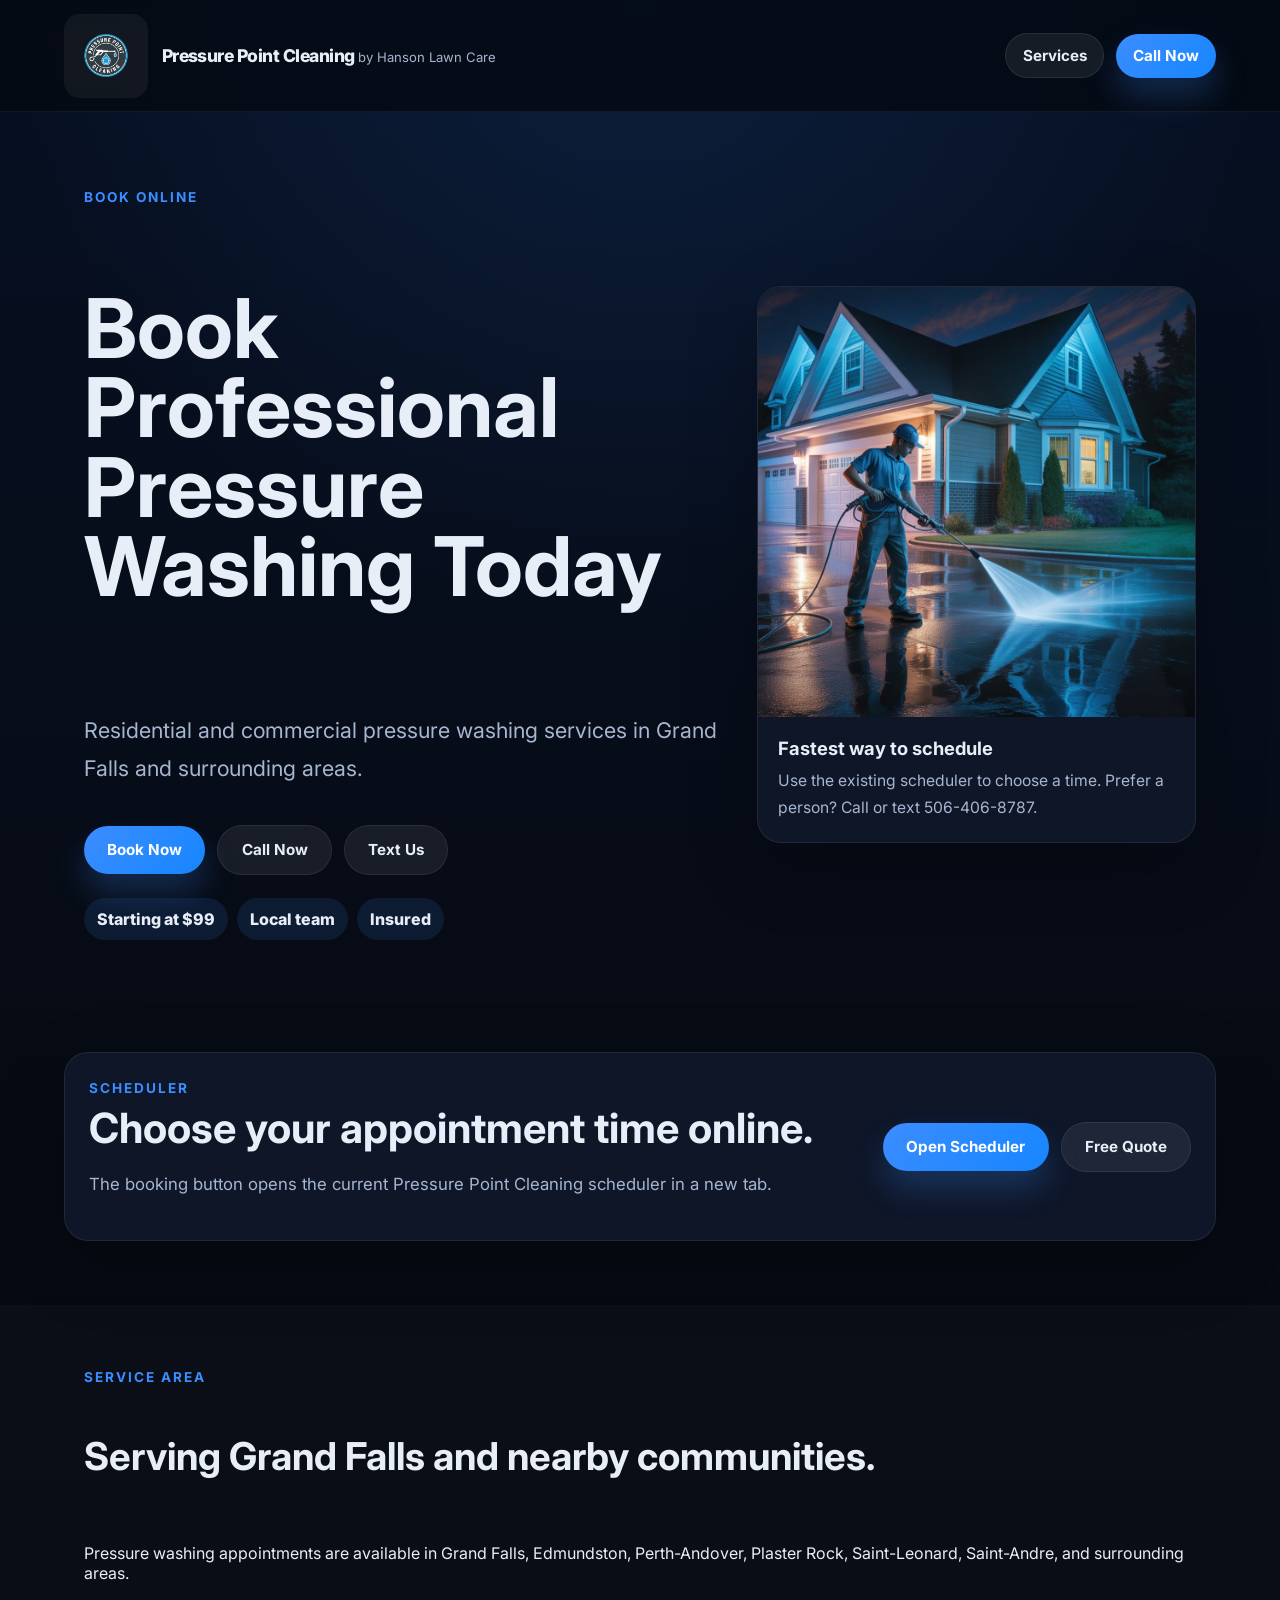
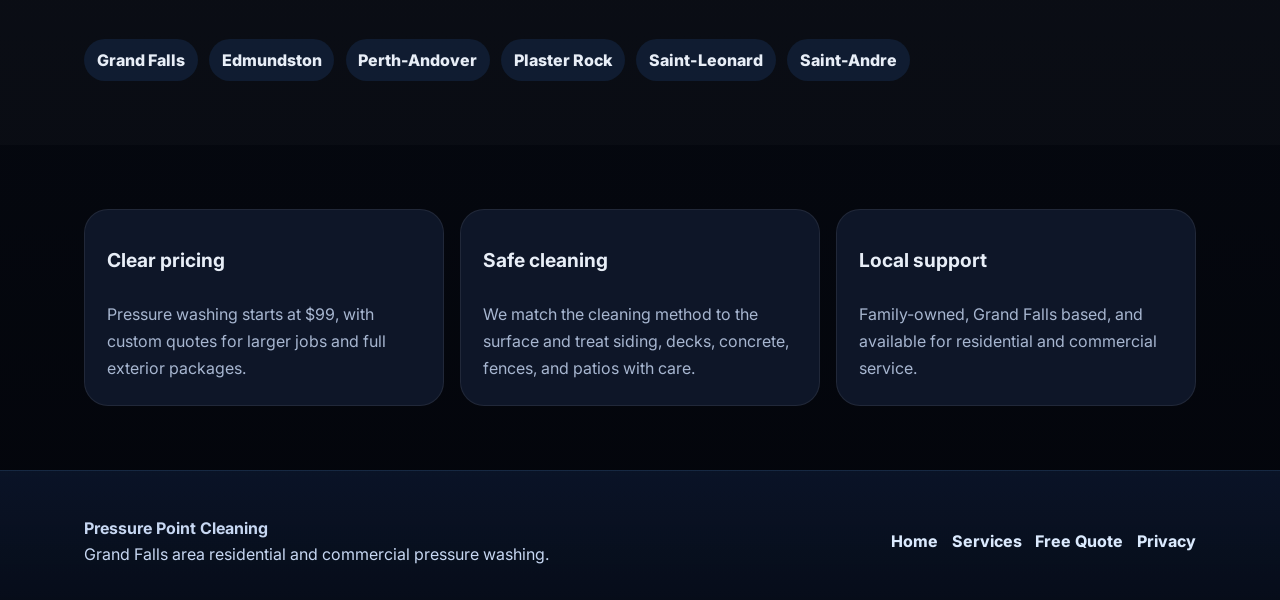
==== qr/book-now/index.html @ c4dca952 "version 2.4.6 - Added /qr/book-now as a mobile-first booking landing page for printed QR code traffi" ====
<!DOCTYPE html>
<html lang="en">
<head>
  <meta charset="UTF-8" />
  <meta name="viewport" content="width=device-width, initial-scale=1.0" />
  <meta name="theme-color" content="#061223" />
  <meta name="description" content="Book professional pressure washing in Grand Falls and surrounding areas with Pressure Point Cleaning." />
  <meta name="robots" content="index, follow" />
  <meta property="og:title" content="Book Professional Pressure Washing Today | Pressure Point Cleaning" />
  <meta property="og:description" content="Residential and commercial pressure washing services in Grand Falls and surrounding areas. Book online, call, or text." />
  <meta property="og:type" content="website" />
  <meta property="og:url" content="https://pressurepointcleaning.ca/qr/book-now" />
  <meta property="og:image" content="https://pressurepointcleaning.ca/images/ppc_hero_banner.jpeg" />
  <meta property="og:image:alt" content="Pressure Point Cleaning pressure washing a home exterior" />
  <meta name="twitter:card" content="summary_large_image" />
  <meta name="twitter:title" content="Book Professional Pressure Washing Today | Pressure Point Cleaning" />
  <meta name="twitter:description" content="Fast online booking for pressure washing in Grand Falls and nearby communities." />
  <meta name="twitter:image" content="https://pressurepointcleaning.ca/images/ppc_hero_banner.jpeg" />
  <link rel="canonical" href="https://pressurepointcleaning.ca/qr/book-now" />
  <link rel="icon" href="../../images/favicon.webp" type="image/webp" />
  <link rel="apple-touch-icon" href="../../images/ppc_monogram_logo.png" />
  <title>Book Professional Pressure Washing Today | Pressure Point Cleaning</title>
  <link rel="preconnect" href="https://fonts.googleapis.com" />
  <link rel="preconnect" href="https://fonts.gstatic.com" crossorigin />
  <link href="https://fonts.googleapis.com/css2?family=Inter:wght@400;500;600;700;800&family=Plus+Jakarta+Sans:wght@400;500;600;700;800&display=swap" rel="stylesheet" />
  <link rel="stylesheet" href="../../styles.css?v=1.7" />
  <script>
    window.PPC_TRACKING = {
      ga4MeasurementId: "",
      metaPixelId: ""
    };
  </script>
</head>
<body>
  <div class="page-shell qr-page">
    <header class="site-header qr-header" id="site-header">
      <div class="container qr-header-grid">
        <a class="brand" href="/">
          <img src="../../images/ppc_logo.png" alt="Pressure Point Cleaning logo" class="brand-logo brand-logo-header" />
          <div>
            <span class="brand-name">Pressure Point Cleaning</span>
            <span class="brand-sub">by Hanson Lawn Care</span>
          </div>
        </a>
        <div class="qr-header-actions" aria-label="Quick actions">
          <a class="btn btn-secondary" href="/qr/services">Services</a>
          <a class="btn btn-primary" href="tel:+15064068787">Call Now</a>
        </div>
      </div>
    </header>

    <main>
      <section class="qr-hero" id="top">
        <div class="container qr-hero-grid">
          <div class="qr-hero-copy">
            <span class="eyebrow">Book Online</span>
            <h1>Book Professional Pressure Washing Today</h1>
            <p>Residential and commercial pressure washing services in Grand Falls and surrounding areas.</p>
            <div class="qr-actions" aria-label="Book or contact Pressure Point Cleaning">
              <a class="btn btn-primary" href="https://schedule.pressurepointcleaning.ca/" target="_blank" rel="noreferrer">Book Now</a>
              <a class="btn btn-secondary" href="tel:+15064068787">Call Now</a>
              <a class="btn btn-secondary" href="sms:+15064068787">Text Us</a>
            </div>
            <div class="qr-trust-strip" aria-label="Why customers book Pressure Point Cleaning">
              <span>Starting at $99</span>
              <span>Local team</span>
              <span>Insured</span>
            </div>
          </div>
          <aside class="qr-hero-card" aria-label="Pressure washing service photo">
            <img src="../../images/ppc_hero_banner.jpeg" alt="Pressure washing home exterior" width="1200" height="900" fetchpriority="high" decoding="async" />
            <div>
              <strong>Fastest way to schedule</strong>
              <p>Use the existing scheduler to choose a time. Prefer a person? Call or text 506-406-8787.</p>
            </div>
          </aside>
        </div>
      </section>

      <section class="section qr-book-section">
        <div class="container qr-cta-panel">
          <div>
            <span class="eyebrow">Scheduler</span>
            <h2>Choose your appointment time online.</h2>
            <p>The booking button opens the current Pressure Point Cleaning scheduler in a new tab.</p>
          </div>
          <div class="qr-actions">
            <a class="btn btn-primary" href="https://schedule.pressurepointcleaning.ca/" target="_blank" rel="noreferrer">Open Scheduler</a>
            <a class="btn btn-secondary" href="/qr/free-quote">Free Quote</a>
          </div>
        </div>
      </section>

      <section class="section section-alt">
        <div class="container section-heading">
          <span class="eyebrow">Service Area</span>
          <h2>Serving Grand Falls and nearby communities.</h2>
          <p>Pressure washing appointments are available in Grand Falls, Edmundston, Perth-Andover, Plaster Rock, Saint-Leonard, Saint-Andre, and surrounding areas.</p>
        </div>
        <div class="container qr-area-grid" aria-label="Service areas">
          <span>Grand Falls</span>
          <span>Edmundston</span>
          <span>Perth-Andover</span>
          <span>Plaster Rock</span>
          <span>Saint-Leonard</span>
          <span>Saint-Andre</span>
        </div>
      </section>

      <section class="section">
        <div class="container qr-card-grid">
          <article class="qr-info-card">
            <h2>Clear pricing</h2>
            <p>Pressure washing starts at $99, with custom quotes for larger jobs and full exterior packages.</p>
          </article>
          <article class="qr-info-card">
            <h2>Safe cleaning</h2>
            <p>We match the cleaning method to the surface and treat siding, decks, concrete, fences, and patios with care.</p>
          </article>
          <article class="qr-info-card">
            <h2>Local support</h2>
            <p>Family-owned, Grand Falls based, and available for residential and commercial service.</p>
          </article>
        </div>
      </section>
    </main>

    <footer class="site-footer qr-footer">
      <div class="container qr-footer-inner">
        <p><strong>Pressure Point Cleaning</strong><br />Grand Falls area residential and commercial pressure washing.</p>
        <div class="qr-footer-links">
          <a href="/">Home</a>
          <a href="/qr/services">Services</a>
          <a href="/qr/free-quote">Free Quote</a>
          <a href="/privacy">Privacy</a>
        </div>
      </div>
    </footer>

    <div class="qr-sticky-cta" aria-label="Quick contact options">
      <a class="btn btn-primary" href="https://schedule.pressurepointcleaning.ca/" target="_blank" rel="noreferrer">Book</a>
      <a class="btn btn-secondary" href="tel:+15064068787">Call</a>
    </div>
  </div>
  <script src="../../tracking.js?v=1.0"></script>
  <script src="../../script.js?v=1.5"></script>
</body>
</html>
---- styles.css ----
:root {
  --bg: #060b17;
  --surface: #0e1628;
  --surface-alt: #13203b;
  --surface-soft: rgba(18, 29, 49, 0.84);
  --text: #e8eef7;
  --text-muted: #a7b6d0;
  --accent: #3c8dff;
  --accent-soft: rgba(60, 141, 255, 0.12);
  --border: rgba(255, 255, 255, 0.08);
  --shadow: 0 24px 70px rgba(0, 0, 0, 0.24);
  --radius: 24px;
  --radius-sm: 16px;
  --radius-xs: 12px;
  --max-width: 1180px;
  --gap: 24px;
  --transition: 180ms ease;
  font-family: "Inter", system-ui, -apple-system, BlinkMacSystemFont, "Segoe UI", sans-serif;
}

[data-theme="light"] {
  --bg: #f0f4fb;
  --surface: #ffffff;
  --surface-alt: #e8f2ff;
  --surface-soft: rgba(233, 242, 255, 0.84);
  --text: #1a2845;
  --text-muted: #4a5f7f;
  --accent: #2563eb;
  --accent-soft: rgba(37, 99, 235, 0.12);
  --border: rgba(37, 99, 235, 0.12);
  --shadow: 0 24px 70px rgba(37, 99, 235, 0.08);
}

* {
  box-sizing: border-box;
}

html {
  scroll-behavior: smooth;
}

body {
  margin: 0;
  min-height: 100vh;
  color: var(--text);
  background: radial-gradient(circle at top, rgba(60, 141, 255, 0.12), transparent 28%),
    linear-gradient(180deg, #061023 0%, #070b14 48%, #03050b 100%);
  font-family: var(--font-family, Inter, sans-serif);
  transition: background-color var(--transition), background-image var(--transition);
}

body.modal-open {
  overflow: hidden;
}

[data-theme="light"] body {
  background: radial-gradient(circle at top, rgba(37, 99, 235, 0.1), transparent 28%),
    linear-gradient(180deg, #f0f4fb 0%, #e8f2ff 48%, #f5f8ff 100%);
}

img {
  width: 100%;
  display: block;
  border-radius: var(--radius-sm);
}

a {
  color: inherit;
  text-decoration: none;
}

button,
input,
select,
textarea {
  font: inherit;
}

.page-shell {
  position: relative;
}

.container {
  width: min(100%, calc(1120px + 2rem));
  margin: 0 auto;
  padding: 0 1.25rem;
}

.site-header {
  position: sticky;
  top: 0;
  z-index: 50;
  backdrop-filter: blur(18px);
  background: rgba(5, 10, 19, 0.84);
  border-bottom: 1px solid rgba(255, 255, 255, 0.06);
  transition: background-color var(--transition), border-color var(--transition);
}

[data-theme="light"] .site-header {
  background: rgba(240, 244, 251, 0.84);
  border-bottom-color: rgba(37, 99, 235, 0.12);
}

.header-grid {
  display: grid;
  grid-template-columns: minmax(0, auto) 1fr auto auto auto;
  align-items: center;
  gap: 1rem;
  padding: 1rem 0;
}

.brand {
  display: inline-flex;
  align-items: center;
  gap: 0.85rem;
}

.brand-logo {
  width: 64px;
  height: auto;
  border-radius: 16px;
  object-fit: contain;
  background: rgba(255, 255, 255, 0.05);
  padding: 0.45rem;
}

.brand-logo-header {
  width: 84px;
}

.brand-logo-footer {
  width: 52px;
}

.hero-brand-badge {
  display: inline-flex;
  align-items: center;
  gap: 0.9rem;
  margin: 1.25rem 0 1.5rem;
  padding: 0.75rem 0.95rem;
  background: rgba(255, 255, 255, 0.05);
  border-radius: 18px;
  border: 1px solid rgba(255, 255, 255, 0.08);
}

.hero-badge-logo {
  width: 42px;
  height: auto;
  border-radius: 14px;
  background: rgba(255, 255, 255, 0.08);
  padding: 0.55rem;
}

.hero-brand-badge span {
  color: var(--text);
  font-size: 0.95rem;
  font-weight: 600;
}

.hero-brand-badge a {
  color: var(--text);
  font-size: 0.95rem;
  font-weight: 600;
  transition: color var(--transition);
}

.hero-brand-badge a:hover,
.hero-brand-badge a:focus-visible {
  color: var(--accent);
}

.footer-branding {
  display: inline-flex;
  align-items: center;
  gap: 0.9rem;
}

.footer-branding p {
  margin: 0;
}

.brand-name {
  font-size: 1.1rem;
  font-weight: 800;
  letter-spacing: -0.03em;
}

.brand-sub {
  font-size: 0.82rem;
  color: var(--text-muted);
  transition: color var(--transition);
}

.site-nav {
  display: flex;
  justify-content: center;
  gap: 0.45rem;
  font-size: 0.95rem;
}

.site-nav a {
  display: inline-flex;
  align-items: center;
  justify-content: center;
  min-height: 46px;
  padding: 0.72rem 1rem;
  border: 1px solid rgba(96, 165, 250, 0.34);
  border-radius: 999px;
  color: #f8fbff;
  background: linear-gradient(180deg, rgba(37, 99, 235, 0.34), rgba(14, 41, 88, 0.78));
  box-shadow: 0 12px 24px rgba(0, 0, 0, 0.22), inset 0 1px 0 rgba(255, 255, 255, 0.12);
  font-weight: 800;
  white-space: nowrap;
  transition: transform var(--transition), color var(--transition), background-color var(--transition), border-color var(--transition), box-shadow var(--transition);
}

.site-nav a:hover,
.site-nav a:focus-visible {
  color: #fff;
  background: linear-gradient(180deg, #3c8dff, #155bd7);
  border-color: rgba(255, 255, 255, 0.42);
  box-shadow: 0 18px 32px rgba(37, 99, 235, 0.32), inset 0 1px 0 rgba(255, 255, 255, 0.18);
  transform: translateY(-2px);
  outline: none;
}

[data-theme="light"] .site-nav a {
  color: #0f2f63;
  background: linear-gradient(180deg, #ffffff, #dcecff);
  border-color: rgba(37, 99, 235, 0.34);
  box-shadow: 0 12px 24px rgba(37, 99, 235, 0.16), inset 0 1px 0 #ffffff;
}

[data-theme="light"] .site-nav a:hover,
[data-theme="light"] .site-nav a:focus-visible {
  color: #ffffff;
  background: linear-gradient(180deg, #3c8dff, #1d5fd7);
  border-color: rgba(15, 47, 99, 0.18);
  box-shadow: 0 18px 34px rgba(37, 99, 235, 0.24), inset 0 1px 0 rgba(255, 255, 255, 0.2);
}

.header-action {
  white-space: nowrap;
}

.btn,
button {
  display: inline-flex;
  align-items: center;
  justify-content: center;
  gap: 0.5rem;
  border: none;
  border-radius: 999px;
  padding: 0.9rem 1.45rem;
  font-size: 0.95rem;
  font-weight: 700;
  cursor: pointer;
  transition: transform var(--transition), background-color var(--transition), color var(--transition), box-shadow var(--transition);
}

.btn-primary {
  color: #fff;
  background: linear-gradient(135deg, var(--accent), #1686ff);
  box-shadow: 0 18px 32px rgba(60, 141, 255, 0.24);
}

.btn-secondary {
  color: var(--text);
  background: rgba(255, 255, 255, 0.07);
  border: 1px solid rgba(255, 255, 255, 0.08);
}

[data-theme="light"] .btn-secondary {
  background: rgba(37, 99, 235, 0.08);
  border-color: rgba(37, 99, 235, 0.14);
}

.btn:hover,
button:hover,
.btn:focus-visible,
button:focus-visible {
  transform: translateY(-1px);
  outline: none;
}

.nav-toggle {
  display: none;
  background: rgba(255, 255, 255, 0.06);
  color: var(--text);
  padding: 0.85rem 1rem;
}

.theme-toggle {
  display: inline-flex;
  align-items: center;
  justify-content: center;
  background: transparent;
  border: 1px solid rgba(255, 255, 255, 0.1);
  color: var(--text);
  padding: 0.85rem 0.9rem;
  border-radius: 999px;
  font-size: 1.1rem;
  cursor: pointer;
  transition: background-color var(--transition), border-color var(--transition);
}

.theme-toggle:hover,
.theme-toggle:focus-visible {
  background: rgba(255, 255, 255, 0.08);
  border-color: rgba(255, 255, 255, 0.16);
  outline: none;
}

[data-theme="light"] .theme-toggle {
  border-color: rgba(37, 99, 235, 0.16);
}

[data-theme="light"] .theme-toggle:hover {
  background: rgba(37, 99, 235, 0.08);
}

.mobile-menu {
  display: none;
  flex-direction: column;
  gap: 0.75rem;
  padding: 1rem 1.25rem 1.25rem;
}

.mobile-menu.open {
  display: flex;
}

.mobile-close {
  align-self: flex-end;
  background: transparent;
  border: 1px solid rgba(255, 255, 255, 0.14);
  color: var(--text);
  padding: 0.65rem 1rem;
  border-radius: 999px;
  font-weight: 700;
  cursor: pointer;
}

.mobile-close:hover,
.mobile-close:focus-visible {
  background: rgba(255, 255, 255, 0.08);
}

.mobile-menu a {
  color: var(--text);
  padding: 0.75rem 0;
}

.hero {
  padding: 4rem 0 2rem;
}

.hero-grid {
  display: grid;
  grid-template-columns: minmax(0, 1.2fr) minmax(400px, 1fr);
  gap: 2.5rem;
  align-items: center;
}

.eyebrow {
  display: inline-flex;
  align-items: center;
  gap: 0.5rem;
  color: var(--accent);
  font-size: 0.85rem;
  font-weight: 700;
  text-transform: uppercase;
  letter-spacing: 0.15em;
}

.hero-price-badge {
  display: inline-flex;
  align-items: center;
  justify-content: center;
  background: linear-gradient(135deg, var(--accent), #1686ff);
  color: #fff;
  font-size: 1.5rem;
  font-weight: 900;
  padding: 0.75rem 1.25rem;
  border-radius: 999px;
  margin: 1rem 0;
  box-shadow: 0 12px 28px rgba(60, 141, 255, 0.32);
}

.hero h1 {
  font-size: clamp(2.75rem, 4vw, 4.4rem);
  line-height: 1.02;
  margin: 1rem 0 1rem;
}

.hero p {
  max-width: 42rem;
  color: var(--text-muted);
  line-height: 1.75;
}

.hero-actions {
  display: flex;
  flex-wrap: wrap;
  gap: 1rem;
  margin: 1.75rem 0;
}

.hero-badges {
  display: flex;
  flex-wrap: wrap;
  gap: 0.75rem;
}

.hero-badges span {
  color: var(--accent);
  font-weight: 600;
  background: rgba(60, 141, 255, 0.08);
  padding: 0.6rem 0.85rem;
  border-radius: 999px;
}

.hero-media {
  display: grid;
  gap: 1rem;
}

.hero-card {
  overflow: hidden;
  border-radius: 28px;
  background: linear-gradient(180deg, rgba(7, 12, 25, 0.9), rgba(5, 8, 16, 0.8));
  border: 1px solid rgba(255, 255, 255, 0.08);
  box-shadow: var(--shadow);
}

.hero-card img {
  height: 420px;
  object-fit: cover;
}

.hero-card-text {
  padding: 1.2rem 1.25rem 1rem;
  color: var(--text);
}

.trust-bar {
  margin: 2rem 0 0;
  padding: 1rem 0;
  background: rgba(255, 255, 255, 0.03);
  border-top: 1px solid rgba(255, 255, 255, 0.06);
  border-bottom: 1px solid rgba(255, 255, 255, 0.06);
}

.trust-grid {
  display: grid;
  grid-template-columns: repeat(4, minmax(0, 1fr));
  gap: 1rem;
  align-items: center;
  color: var(--text-muted);
}

.trust-btn {
  width: min(100%, 180px);
  min-height: 48px;
  padding: 0.8rem 1rem;
  white-space: nowrap;
  overflow: hidden;
  text-overflow: ellipsis;
}

.promise-grid,
.process-grid {
  display: grid;
  grid-template-columns: repeat(3, minmax(0, 1fr));
  gap: 1.5rem;
}

.promise-card,
.process-card {
  padding: 1.75rem;
  border-radius: var(--radius);
  background: var(--surface);
  border: 1px solid rgba(255, 255, 255, 0.08);
}

.promise-card h3,
.process-card h3 {
  margin-bottom: 0.85rem;
}

.promise-card p,
.process-card p {
  color: var(--text-muted);
  line-height: 1.8;
}

.section {
  padding: 4rem 0;
}

.section-alt {
  background: rgba(255, 255, 255, 0.02);
}

.section-heading {
  display: grid;
  gap: 1rem;
  margin-bottom: 2.5rem;
}

.section-heading h2 {
  font-size: clamp(2rem, 3vw, 3rem);
}

.cards-grid,
.reviews-grid,
.pricing-grid,
.stats-grid,
.badges-grid,
.contact-grid,
.slider-grid {
  display: grid;
  gap: 1.5rem;
}

.cards-grid {
  grid-template-columns: repeat(2, minmax(0, 1fr));
}

.card,
.review-card,
.price-card,
.feature-panel,
.slider-card {
  padding: 1.75rem;
  border-radius: var(--radius);
  background: var(--surface);
  border: 1px solid var(--border);
}

.card h3,
.price-card h3,
.review-card strong {
  margin-bottom: 0.85rem;
}

.card p,
.review-card p,
.price-card p,
.feature-panel p,
.contact-panel p {
  color: var(--text-muted);
  line-height: 1.8;
}

.feature-list {
  list-style: none;
  display: grid;
  gap: 1rem;
  margin: 1.75rem 0 0;
  padding: 0;
}

.feature-list li {
  position: relative;
  padding-left: 2.4rem;
}

.feature-list li::before {
  content: "✓";
  position: absolute;
  left: 0;
  top: 0.1rem;
  color: var(--accent);
  font-weight: 800;
}

.two-column {
  display: grid;
  grid-template-columns: 1.4fr 1fr;
  gap: 2rem;
  align-items: start;
}

.feature-panel {
  display: grid;
  gap: 1.25rem;
}

.feature-pill {
  display: inline-flex;
  padding: 0.75rem 1rem;
  border-radius: 999px;
  background: rgba(60, 141, 255, 0.12);
  color: var(--accent);
  font-weight: 700;
}

.stats-grid {
  grid-template-columns: repeat(3, minmax(0, 1fr));
  gap: 1rem;
}

.stats-grid div {
  padding: 1rem;
  border-radius: 18px;
  background: rgba(255, 255, 255, 0.04);
  border: 1px solid rgba(255, 255, 255, 0.06);
}

.stats-grid strong {
  display: block;
  font-size: 1.4rem;
  margin-bottom: 0.4rem;
}

.slider-grid {
  grid-template-columns: repeat(2, minmax(0, 1fr));
}

.slider-card p {
  margin-top: 0.95rem;
  font-weight: 600;
  color: var(--text);
}

.badges-grid {
  grid-template-columns: repeat(3, minmax(0, 1fr));
}

.badges-grid span,
.area-pill {
  padding: 1rem 1.15rem;
  border-radius: 999px;
  background: rgba(255, 255, 255, 0.05);
  color: var(--accent);
  text-align: center;
  font-weight: 700;
}

.area-pill {
  min-height: 54px;
  border: 1px solid var(--border);
  box-shadow: none;
}

.area-pill:hover,
.area-pill:focus-visible {
  background: var(--surface);
  color: var(--text);
}

.reviews-grid {
  grid-template-columns: repeat(3, minmax(0, 1fr));
}

.review-card {
  min-height: 220px;
  display: grid;
  gap: 1rem;
}

.review-card h3 {
  margin: 0;
  color: var(--text);
}

.reviews-link {
  display: flex;
  flex-wrap: wrap;
  gap: 0.85rem;
  margin-top: 1.75rem;
}

.book-now-panel {
  display: grid;
  grid-template-columns: minmax(0, 1fr) auto;
  align-items: center;
  gap: 1.5rem;
  padding: 2rem;
  border-radius: var(--radius);
  background: var(--surface);
  border: 1px solid var(--border);
  box-shadow: var(--shadow);
}

.book-now-panel p {
  color: var(--text-muted);
  line-height: 1.8;
}

.text-link {
  display: inline-flex;
  width: fit-content;
  margin-top: 1rem;
  color: var(--accent);
  font-weight: 800;
  border-bottom: 1px solid transparent;
  transition: color var(--transition), border-color var(--transition);
}

.text-link:hover,
.text-link:focus-visible {
  border-color: currentColor;
  outline: none;
}

.book-now-panel strong {
  color: var(--text);
}

.btn-book-now {
  min-width: 180px;
}

.pricing-grid {
  grid-template-columns: repeat(4, minmax(0, 1fr));
}

.price-card strong {
  display: block;
  margin: 1rem 0;
  font-size: 2.1rem;
  color: var(--text);
}

.contact-grid {
  grid-template-columns: 1.2fr 0.8fr;
  gap: 2rem;
  align-items: start;
}

.quote-form {
  display: grid;
  gap: 1rem;
}

.quote-form label {
  display: grid;
  gap: 0.65rem;
  font-size: 0.95rem;
  color: var(--text-muted);
}

.quote-form input,
.quote-form select,
.quote-form textarea {
  width: 100%;
  border: 1px solid var(--border);
  border-radius: 18px;
  background: rgba(255, 255, 255, 0.04);
  color: var(--text);
  padding: 0.95rem 1rem;
}

.quote-form select option {
  background: #0e1628;
  color: #e8eef7;
}

.quote-form select option:disabled {
  color: #a7b6d0;
}

[data-theme="light"] .quote-form input,
[data-theme="light"] .quote-form select,
[data-theme="light"] .quote-form textarea {
  background: rgba(255, 255, 255, 0.72);
}

[data-theme="light"] .quote-form select option {
  background: #ffffff;
  color: #1a2845;
}

[data-theme="light"] .quote-form select option:disabled {
  color: #4a5f7f;
}

.quote-form input:focus,
.quote-form select:focus,
.quote-form textarea:focus {
  outline: 2px solid rgba(60, 141, 255, 0.28);
  outline-offset: 2px;
}

.form-note {
  color: var(--text-muted);
  font-size: 0.9rem;
  margin-top: -0.5rem;
}

.form-note a {
  color: var(--text);
  font-weight: 700;
}

.privacy-note {
  padding: 0.95rem 1rem;
  border: 1px solid rgba(60, 141, 255, 0.28);
  border-radius: 14px;
  background: rgba(16, 55, 101, 0.78);
  color: #eef6ff;
  box-shadow: inset 0 1px 0 rgba(255, 255, 255, 0.04);
}

.privacy-note a {
  color: inherit;
  font-weight: 800;
}

[data-theme="light"] .privacy-note {
  background: rgba(220, 234, 255, 0.96);
  border-color: rgba(37, 99, 235, 0.22);
  color: #17325d;
}

.form-guidance {
  display: grid;
  gap: 0.45rem;
  margin-top: -0.15rem;
  line-height: 1.55;
}

.form-guidance p {
  margin: 0;
}

.form-success {
  margin-top: 0;
  padding: 0.85rem 1rem;
  border: 1px solid rgba(80, 220, 160, 0.34);
  border-radius: 14px;
  background: rgba(80, 220, 160, 0.12);
  color: #baf8d8;
  font-weight: 700;
}

.form-error {
  margin-top: 0;
  padding: 0.85rem 1rem;
  border: 1px solid rgba(255, 107, 107, 0.32);
  border-radius: 14px;
  background: rgba(255, 107, 107, 0.1);
  color: #ffb4b4;
  font-weight: 700;
}

[data-theme="light"] .form-error {
  color: #a52828;
}

[data-theme="light"] .form-success {
  color: #126c3f;
}

.form-honey {
  position: absolute;
  left: -9999px;
  opacity: 0;
}

.contact-panel {
  display: grid;
  gap: 1rem;
  padding: 1.75rem;
  border-radius: var(--radius);
  background: var(--surface);
  border: 1px solid var(--border);
  box-shadow: var(--shadow);
}

.contact-panel div {
  display: grid;
  gap: 0.45rem;
}

.panel-label {
  font-size: 0.85rem;
  color: var(--text-muted);
  text-transform: uppercase;
  letter-spacing: 0.12em;
}

.contact-panel a {
  color: var(--text);
  font-weight: 600;
}

.contact-panel a.btn-primary {
  color: #fff;
}

.contact-note {
  margin-top: 1rem;
  padding: 1rem;
  border-radius: 18px;
  background: var(--accent-soft);
  color: var(--text-muted);
}

.site-footer {
  padding: 2.75rem 0 1.25rem;
  background: linear-gradient(180deg, rgba(12, 24, 48, 0.74), rgba(7, 13, 26, 0.96));
  border-top: 1px solid rgba(96, 165, 250, 0.18);
}

[data-theme="light"] .site-footer {
  background: linear-gradient(180deg, rgba(232, 242, 255, 0.92), rgba(245, 248, 255, 0.96));
  border-top-color: rgba(37, 99, 235, 0.16);
}

.footer-grid {
  display: grid;
  grid-template-columns: repeat(3, minmax(0, 1fr));
  gap: 1.5rem;
  align-items: center;
  padding: 1.6rem 1.25rem;
  border: 1px solid rgba(96, 165, 250, 0.14);
  border-radius: 18px;
  background: rgba(14, 26, 50, 0.66);
}

[data-theme="light"] .footer-grid {
  background: rgba(255, 255, 255, 0.72);
  border-color: rgba(37, 99, 235, 0.14);
}

.footer-grid p {
  color: #c7d7f2;
  line-height: 1.75;
}

.footer-grid a {
  color: #cfe0ff;
  font-weight: 650;
}

[data-theme="light"] .footer-grid p,
[data-theme="light"] .footer-grid a {
  color: var(--text-muted);
}

.social-links {
  display: flex;
  flex-wrap: wrap;
  gap: 0.75rem;
}

.footer-socials {
  margin-top: 0.25rem;
}

.social-icon {
  display: inline-flex;
  align-items: center;
  justify-content: center;
  width: 50px;
  height: 50px;
  padding: 0.65rem;
  border-radius: 999px;
  background: rgba(255, 255, 255, 0.94);
  border: 1px solid rgba(147, 197, 253, 0.24);
  box-shadow: 0 14px 28px rgba(0, 0, 0, 0.2);
  transition: transform var(--transition), background-color var(--transition), border-color var(--transition), box-shadow var(--transition);
}

.social-icon:hover,
.social-icon:focus-visible {
  transform: translateY(-2px);
  background: #ffffff;
  border-color: rgba(60, 141, 255, 0.52);
  box-shadow: 0 18px 34px rgba(60, 141, 255, 0.18);
  outline: none;
}

.social-icon img {
  width: 100%;
  height: 100%;
  padding: 0;
  border-radius: 0;
  object-fit: contain;
  background: transparent;
}

.footer-note {
  margin-top: 1.15rem;
  color: #c7d7f2;
  font-size: 0.95rem;
  text-align: center;
}

[data-theme="light"] .footer-note {
  color: var(--text-muted);
}

.sticky-call {
  position: fixed;
  left: 50%;
  bottom: 1.1rem;
  transform: translateX(-50%);
  z-index: 60;
  display: none;
  width: calc(100% - 2rem);
  max-width: 520px;
  justify-content: center;
  padding: 1rem 1.25rem;
  border-radius: 999px;
  text-align: center;
  background: linear-gradient(135deg, #2266ff, #3c8dff);
  color: #fff;
  font-weight: 700;
  box-shadow: 0 22px 42px rgba(0, 0, 0, 0.24);
}

.area-modal {
  position: fixed;
  inset: 0;
  z-index: 100;
  display: none;
  align-items: center;
  justify-content: center;
  padding: 1.25rem;
}

.area-modal.open {
  display: flex;
}

.area-modal-backdrop {
  position: absolute;
  inset: 0;
  background: rgba(3, 7, 18, 0.72);
  backdrop-filter: blur(6px);
}

.area-modal-panel {
  position: relative;
  z-index: 1;
  width: min(100%, 560px);
  max-height: min(86vh, 640px);
  overflow: auto;
  padding: 1.75rem;
  border-radius: var(--radius);
  background: var(--surface);
  border: 1px solid var(--border);
  box-shadow: var(--shadow);
}

.area-modal-panel h2 {
  margin: 0.8rem 0 1rem;
  font-size: clamp(1.9rem, 5vw, 2.8rem);
}

.area-modal-panel p {
  color: var(--text-muted);
  line-height: 1.8;
}

.area-modal-close {
  position: absolute;
  top: 1rem;
  right: 1rem;
  width: 42px;
  height: 42px;
  padding: 0;
  border-radius: 50%;
  background: rgba(255, 255, 255, 0.08);
  color: var(--text);
  border: 1px solid var(--border);
  font-size: 1rem;
}

.area-modal-actions {
  display: flex;
  flex-wrap: wrap;
  gap: 0.85rem;
  margin-top: 1.5rem;
}

.back-to-top {
  position: fixed;
  right: 1.25rem;
  bottom: 1.25rem;
  z-index: 61;
  display: inline-flex;
  align-items: center;
  justify-content: center;
  width: clamp(44px, 5vw, 52px);
  height: clamp(44px, 5vw, 52px);
  border-radius: 50%;
  background: var(--surface);
  border: 1px solid var(--border);
  color: var(--accent);
  font-size: 1.5rem;
  font-weight: 900;
  box-shadow: var(--shadow);
  opacity: 0;
  pointer-events: none;
  transform: translateY(10px);
  transition: opacity var(--transition), transform var(--transition), background-color var(--transition), color var(--transition);
}

.back-to-top.visible {
  opacity: 1;
  pointer-events: auto;
  transform: translateY(0);
}

.back-to-top:hover,
.back-to-top:focus-visible {
  background: var(--accent);
  color: #fff;
  outline: none;
}

.legal-page {
  padding: 5rem 0;
}

.legal-panel {
  max-width: 880px;
  margin: 0 auto;
  padding: 2rem;
  border: 1px solid var(--border);
  border-radius: var(--radius);
  background: var(--surface);
  box-shadow: var(--shadow);
}

.legal-panel h1 {
  margin: 0 0 1rem;
  font-family: "Plus Jakarta Sans", Inter, sans-serif;
  font-size: clamp(2rem, 5vw, 3.5rem);
  line-height: 1.05;
}

.legal-panel h2 {
  margin: 2rem 0 0.75rem;
  font-size: 1.2rem;
}

.legal-panel p,
.legal-panel li {
  color: var(--text-muted);
  line-height: 1.75;
}

.legal-panel a {
  color: var(--text);
  font-weight: 800;
}

.thank-you-page {
  min-height: 70vh;
  display: grid;
  align-items: center;
  padding: 5rem 0;
}

.thank-you-panel {
  max-width: 820px;
  text-align: center;
  padding: 3rem 2rem;
  border: 1px solid var(--border);
  border-radius: var(--radius);
  background: linear-gradient(180deg, rgba(60, 141, 255, 0.12), transparent 44%), var(--surface);
  box-shadow: var(--shadow);
}

.thank-you-mark {
  display: inline-grid;
  place-items: center;
  width: 78px;
  height: 78px;
  margin-bottom: 1.25rem;
  border-radius: 50%;
  background: var(--accent);
  color: #fff;
  font-size: 2.4rem;
  font-weight: 800;
}

.thank-you-panel h1 {
  max-width: 680px;
  margin: 0.85rem auto 1rem;
  font-family: "Plus Jakarta Sans", Inter, sans-serif;
  font-size: clamp(2.2rem, 6vw, 4.4rem);
  line-height: 1;
}

.thank-you-panel p {
  max-width: 620px;
  margin: 0 auto;
  color: var(--text-muted);
  font-size: 1.08rem;
  line-height: 1.8;
}

.thank-you-actions {
  display: flex;
  flex-wrap: wrap;
  justify-content: center;
  gap: 0.85rem;
  margin-top: 2rem;
}

/* QR landing pages */

.qr-page {
  padding-bottom: 0;
}

.qr-header .container {
  width: min(100%, calc(1120px + 2rem));
}

.qr-header-grid {
  display: flex;
  align-items: center;
  justify-content: space-between;
  gap: 1rem;
  padding: 0.85rem 0;
}

.qr-header-actions,
.qr-actions,
.qr-card-actions {
  display: flex;
  flex-wrap: wrap;
  gap: 0.75rem;
  align-items: center;
}

.qr-header-actions .btn {
  min-height: 44px;
  padding: 0.75rem 1.05rem;
}

.qr-hero {
  padding: clamp(2rem, 6vw, 5rem) 0 3rem;
}

.qr-hero-grid {
  display: grid;
  grid-template-columns: minmax(0, 1.05fr) minmax(280px, 0.72fr);
  gap: 2rem;
  align-items: center;
}

.qr-hero-copy {
  display: grid;
  gap: 1rem;
}

.qr-hero h1 {
  max-width: 820px;
  font-size: clamp(2.55rem, 8vw, 5.15rem);
  line-height: 0.96;
}

.qr-hero p,
.qr-form-intro p,
.qr-cta-panel p {
  color: var(--text-muted);
  font-size: 1.05rem;
  line-height: 1.75;
}

.qr-hero-copy > p {
  max-width: 650px;
  font-size: clamp(1.1rem, 3vw, 1.35rem);
}

.qr-hero-card,
.qr-info-card,
.qr-service-card,
.qr-contact-panel,
.qr-form,
.qr-cta-panel {
  border: 1px solid var(--border);
  border-radius: var(--radius);
  background: var(--surface);
}

.qr-hero-card {
  overflow: hidden;
  box-shadow: var(--shadow);
}

.qr-hero-card img {
  height: clamp(260px, 38vw, 430px);
  border-radius: 0;
  object-fit: cover;
}

.qr-hero-card div {
  display: grid;
  gap: 0.45rem;
  padding: 1.25rem;
}

.qr-hero-card strong {
  font-size: 1.15rem;
}

.qr-hero-card p {
  margin: 0;
  font-size: 0.98rem;
}

.qr-trust-strip {
  display: flex;
  flex-wrap: wrap;
  gap: 0.6rem;
  margin-top: 0.45rem;
}

.qr-trust-strip span,
.qr-area-grid span {
  display: inline-flex;
  align-items: center;
  min-height: 42px;
  padding: 0.55rem 0.8rem;
  border-radius: 999px;
  background: var(--accent-soft);
  color: var(--text);
  font-weight: 800;
}

.qr-form-grid {
  display: grid;
  grid-template-columns: minmax(0, 0.72fr) minmax(0, 1fr);
  gap: 2rem;
  align-items: start;
}

.qr-form-intro {
  display: grid;
  gap: 1rem;
  position: sticky;
  top: 6.5rem;
}

.qr-contact-panel {
  display: grid;
  gap: 0.6rem;
  padding: 1.25rem;
}

.qr-contact-panel a {
  color: var(--text);
  font-size: 1.15rem;
  font-weight: 800;
}

.qr-form {
  padding: 1.25rem;
}

.qr-area-grid {
  display: flex;
  flex-wrap: wrap;
  gap: 0.7rem;
}

.qr-card-grid,
.qr-services-grid {
  display: grid;
  gap: 1rem;
}

.qr-card-grid {
  grid-template-columns: repeat(3, minmax(0, 1fr));
}

.qr-services-grid {
  grid-template-columns: repeat(4, minmax(0, 1fr));
}

.qr-info-card,
.qr-service-card {
  display: grid;
  gap: 0.8rem;
  align-content: start;
  padding: 1.4rem;
}

.qr-service-card {
  grid-template-rows: auto auto 1fr auto;
  align-content: stretch;
}

.qr-info-card h2,
.qr-service-card h3 {
  font-size: 1.2rem;
}

.qr-service-card strong {
  color: var(--accent);
  font-size: 0.95rem;
}

.qr-info-card p,
.qr-service-card p {
  margin: 0;
  color: var(--text-muted);
  line-height: 1.7;
}

.qr-card-actions {
  align-self: end;
}

.qr-card-actions .btn {
  flex: 1 1 90px;
  padding-inline: 1rem;
}

.qr-cta-panel {
  display: grid;
  grid-template-columns: minmax(0, 1fr) auto;
  gap: 1.25rem;
  align-items: center;
  padding: 1.5rem;
  box-shadow: var(--shadow);
}

.qr-cta-panel h2 {
  margin: 0.4rem 0;
  font-size: clamp(1.8rem, 4vw, 2.6rem);
}

.qr-footer {
  padding-bottom: 2rem;
}

.qr-footer-inner {
  display: flex;
  justify-content: space-between;
  gap: 1rem;
  align-items: center;
}

.qr-footer-inner p {
  margin: 0;
  color: #c7d7f2;
  line-height: 1.65;
}

.qr-footer-links {
  display: flex;
  flex-wrap: wrap;
  gap: 0.85rem;
}

.qr-footer-links a {
  color: #dbeafe;
  font-weight: 750;
}

.qr-sticky-cta {
  position: fixed;
  left: 0;
  right: 0;
  bottom: 0;
  z-index: 70;
  display: none;
  gap: 0.65rem;
  padding: 0.75rem 1rem calc(0.75rem + env(safe-area-inset-bottom));
  background: rgba(5, 10, 19, 0.94);
  border-top: 1px solid rgba(255, 255, 255, 0.08);
  backdrop-filter: blur(16px);
}

.qr-sticky-cta .btn {
  flex: 1 1 0;
  min-height: 48px;
  padding: 0.85rem 1rem;
}

[data-theme="light"] .qr-sticky-cta {
  background: rgba(240, 244, 251, 0.94);
  border-top-color: rgba(37, 99, 235, 0.16);
}

[data-theme="light"] .qr-footer-inner p,
[data-theme="light"] .qr-footer-links a {
  color: var(--text-muted);
}

.reveal {
  opacity: 0;
  transform: translateY(28px);
  transition: opacity 0.9s ease, transform 0.9s ease;
}

.reveal.visible {
  opacity: 1;
  transform: translateY(0);
}

@media (max-width: 1040px) {
  .hero-grid,
  .two-column,
  .slider-grid,
  .cards-grid,
  .reviews-grid,
  .pricing-grid,
  .contact-grid,
  .trust-grid,
  .promise-grid,
  .process-grid,
  .qr-hero-grid,
  .qr-form-grid,
  .qr-cta-panel {
    grid-template-columns: 1fr;
  }

  .stats-grid {
    grid-template-columns: repeat(2, minmax(0, 1fr));
  }

  .qr-services-grid,
  .qr-card-grid {
    grid-template-columns: repeat(2, minmax(0, 1fr));
  }

  .qr-form-intro {
    position: static;
  }
}

@media (max-width: 760px) {
  .site-header {
    padding: 0.85rem 0;
  }

  .header-grid {
    grid-template-columns: minmax(0, auto) 1fr auto auto;
    gap: 0.75rem;
  }

  .site-nav,
  .header-action {
    display: none;
  }

  .nav-toggle {
    display: inline-flex;
  }

  .mobile-menu {
    display: none;
    width: 100%;
  }

  .hero {
    padding-top: 1.5rem;
  }

  .hero-card img {
    height: 320px;
  }

  .qr-page {
    padding-bottom: 5rem;
  }

  .qr-header-grid {
    align-items: flex-start;
  }

  .qr-header-actions {
    justify-content: flex-end;
  }

  .qr-header-actions .btn-secondary {
    display: none;
  }

  .qr-sticky-cta {
    display: flex;
  }

  .book-now-panel,
  .contact-grid,
  .footer-grid,
  .stats-grid {
    grid-template-columns: 1fr;
  }

  .hero-brand-badge {
    flex-direction: column;
    align-items: flex-start;
  }

  .sticky-call {
    display: flex;
  }

  .back-to-top {
    bottom: 5.6rem;
  }
}

@media (max-width: 540px) {
  .hero h1 {
    font-size: 2.5rem;
  }

  .hero-actions {
    flex-direction: column;
    align-items: stretch;
  }

  .hero-actions .btn,
  .btn-book-now,
  .trust-btn,
  .qr-actions .btn {
    width: 100%;
  }

  .qr-header-grid {
    gap: 0.65rem;
  }

  .qr-header-actions .btn-primary {
    padding: 0.72rem 0.9rem;
    white-space: nowrap;
  }

  .qr-hero {
    padding-top: 1.75rem;
  }

  .qr-hero h1 {
    font-size: 2.5rem;
  }

  .qr-hero-card img {
    height: 250px;
  }

  .qr-form {
    padding: 1rem;
  }

  .qr-services-grid,
  .qr-card-grid {
    grid-template-columns: 1fr;
  }

  .qr-card-actions .btn {
    flex-basis: 0;
  }

  .qr-footer-inner {
    display: grid;
    align-items: start;
  }

  .book-now-panel,
  .contact-grid,
  .footer-grid,
  .stats-grid,
  .trust-grid,
  .promise-grid,
  .process-grid {
    grid-template-columns: 1fr;
  }

  .hero-card img {
    height: auto;
  }

  .brand-logo-header {
    width: 62px;
  }

  .site-header {
    padding: 0.75rem 0;
  }

  .badges-grid span {
    border-radius: 14px;
  }

  .area-pill {
    border-radius: 14px;
  }

  .area-modal {
    align-items: flex-end;
    padding: 0.75rem;
  }

  .area-modal-panel {
    width: 100%;
    padding: 1.4rem;
  }

  .area-modal-actions .btn {
    width: 100%;
  }
}
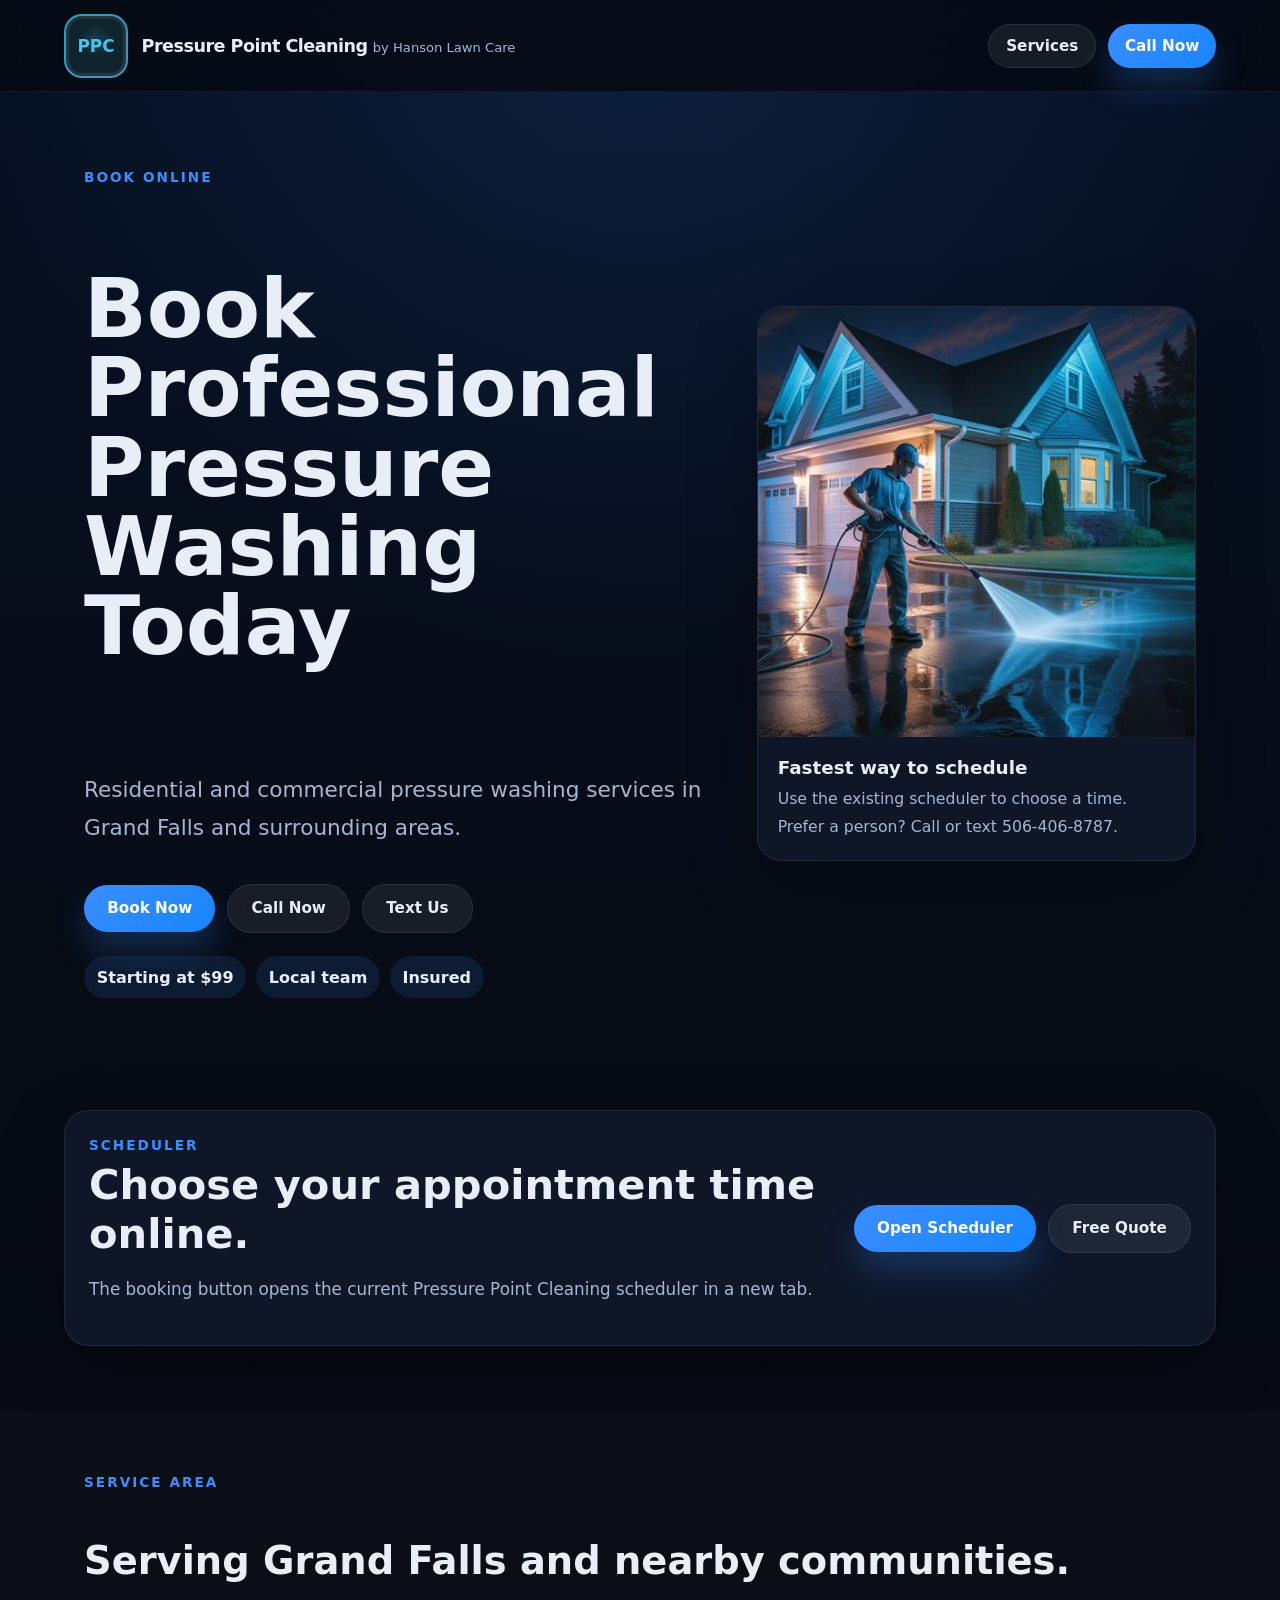
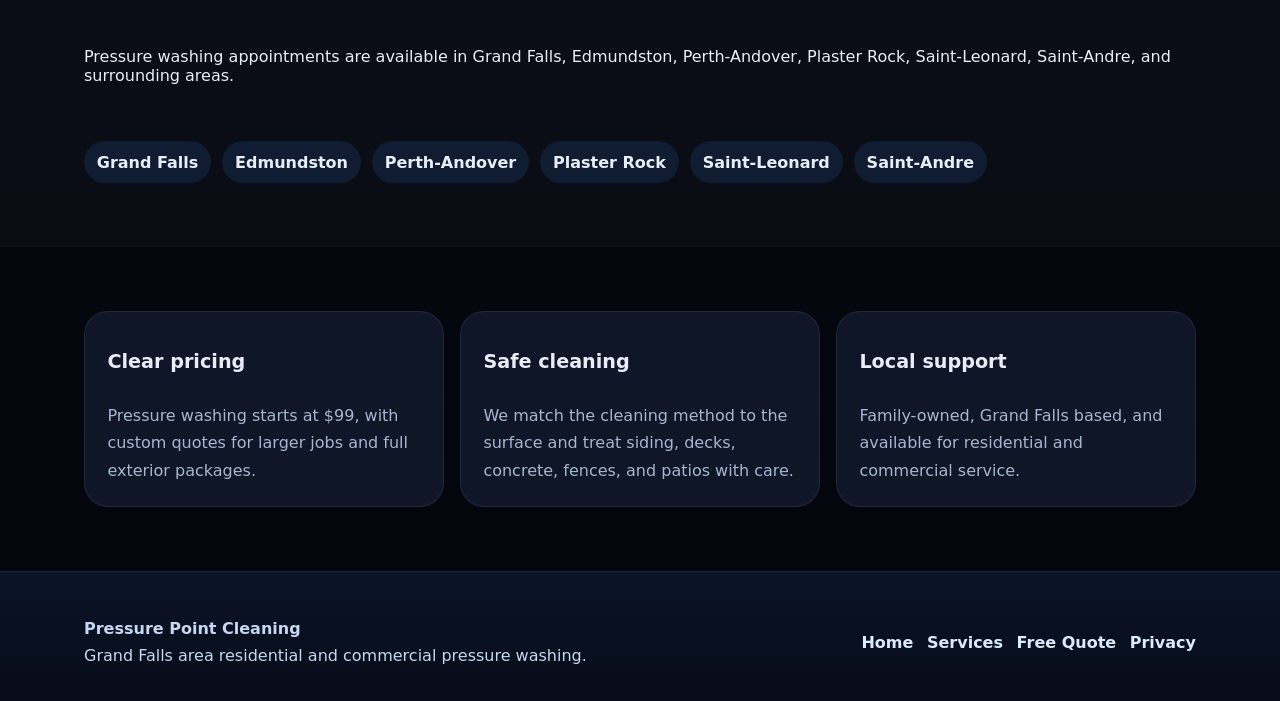
==== commit 34c7c5f5: "version 1.5.9 - Optimize mobile LCP and critical render path - Remove Google Fonts dependency and us" ====
--- a/qr/book-now/index.html
+++ b/qr/book-now/index.html
@@ -18,12 +18,9 @@
   <meta name="twitter:image" content="https://pressurepointcleaning.ca/images/ppc_hero_banner.jpeg" />
   <link rel="canonical" href="https://pressurepointcleaning.ca/qr/book-now" />
   <link rel="icon" href="../../images/favicon.webp" type="image/webp" />
-  <link rel="apple-touch-icon" href="../../images/ppc_monogram_logo.png" />
+  <link rel="apple-touch-icon" href="../../images/ppc_monogram_logo.webp" />
   <title>Book Professional Pressure Washing Today | Pressure Point Cleaning</title>
-  <link rel="preconnect" href="https://fonts.googleapis.com" />
-  <link rel="preconnect" href="https://fonts.gstatic.com" crossorigin />
-  <link href="https://fonts.googleapis.com/css2?family=Inter:wght@400;500;600;700;800&family=Plus+Jakarta+Sans:wght@400;500;600;700;800&display=swap" rel="stylesheet" />
-  <link rel="stylesheet" href="../../styles.css?v=1.7" />
+  <link rel="stylesheet" href="../../styles.css?v=1.8" />
   <script>
     window.PPC_TRACKING = {
       ga4MeasurementId: "",
@@ -36,7 +33,7 @@
     <header class="site-header qr-header" id="site-header">
       <div class="container qr-header-grid">
         <a class="brand" href="/">
-          <img src="../../images/ppc_logo.png" alt="Pressure Point Cleaning logo" class="brand-logo brand-logo-header" />
+          <span class="brand-mark" aria-hidden="true">PPC</span>
           <div>
             <span class="brand-name">Pressure Point Cleaning</span>
             <span class="brand-sub">by Hanson Lawn Care</span>
@@ -68,7 +65,7 @@
             </div>
           </div>
           <aside class="qr-hero-card" aria-label="Pressure washing service photo">
-            <img src="../../images/ppc_hero_banner.jpeg" alt="Pressure washing home exterior" width="1200" height="900" fetchpriority="high" decoding="async" />
+            <img src="../../images/ppc_hero_banner-720.jpeg" srcset="../../images/ppc_hero_banner-480.jpeg 480w, ../../images/ppc_hero_banner-720.jpeg 720w, ../../images/ppc_hero_banner-960.jpeg 960w, ../../images/ppc_hero_banner.jpeg 1024w" sizes="(max-width: 540px) calc(100vw - 2.5rem), (max-width: 1040px) min(640px, calc(100vw - 2.5rem)), 520px" alt="Pressure washing home exterior" width="720" height="720" fetchpriority="high" decoding="async" />
             <div>
               <strong>Fastest way to schedule</strong>
               <p>Use the existing scheduler to choose a time. Prefer a person? Call or text 506-406-8787.</p>
@@ -142,7 +139,7 @@
       <a class="btn btn-secondary" href="tel:+15064068787">Call</a>
     </div>
   </div>
-  <script src="../../tracking.js?v=1.0"></script>
-  <script src="../../script.js?v=1.5"></script>
+  <script src="../../tracking.js?v=1.1" defer></script>
+  <script src="../../script.js?v=1.6" defer></script>
 </body>
 </html>
--- a/styles.css
+++ b/styles.css
@@ -15,7 +15,7 @@
   --max-width: 1180px;
   --gap: 24px;
   --transition: 180ms ease;
-  font-family: "Inter", system-ui, -apple-system, BlinkMacSystemFont, "Segoe UI", sans-serif;
+  font-family: system-ui, -apple-system, BlinkMacSystemFont, "Segoe UI", sans-serif;
 }
 
 [data-theme="light"] {
@@ -42,10 +42,11 @@
 body {
   margin: 0;
   min-height: 100vh;
+  overflow-x: hidden;
   color: var(--text);
   background: radial-gradient(circle at top, rgba(60, 141, 255, 0.12), transparent 28%),
     linear-gradient(180deg, #061023 0%, #070b14 48%, #03050b 100%);
-  font-family: var(--font-family, Inter, sans-serif);
+  font-family: var(--font-family, system-ui, -apple-system, BlinkMacSystemFont, "Segoe UI", sans-serif);
   transition: background-color var(--transition), background-image var(--transition);
 }
 
@@ -124,6 +125,22 @@
   padding: 0.45rem;
 }
 
+.brand-mark {
+  display: inline-grid;
+  place-items: center;
+  width: 64px;
+  height: 64px;
+  flex: 0 0 auto;
+  border-radius: 18px;
+  border: 2px solid rgba(70, 190, 235, 0.76);
+  background: radial-gradient(circle at 50% 42%, rgba(70, 190, 235, 0.2), transparent 35%), #10242d;
+  color: #46c4ec;
+  box-shadow: inset 0 0 0 3px rgba(255, 255, 255, 0.08);
+  font-size: 1.05rem;
+  font-weight: 900;
+  letter-spacing: 0;
+}
+
 .brand-logo-header {
   width: 84px;
 }
@@ -144,11 +161,19 @@
 }
 
 .hero-badge-logo {
+  display: inline-grid;
+  place-items: center;
   width: 42px;
-  height: auto;
+  height: 42px;
+  flex: 0 0 auto;
   border-radius: 14px;
   background: rgba(255, 255, 255, 0.08);
   padding: 0.55rem;
+  color: #46c4ec;
+  font-size: 0.68rem;
+  font-weight: 900;
+  letter-spacing: 0;
+  border: 1px solid rgba(70, 190, 235, 0.46);
 }
 
 .hero-brand-badge span {
@@ -161,6 +186,8 @@
   color: var(--text);
   font-size: 0.95rem;
   font-weight: 600;
+  min-width: 0;
+  overflow-wrap: anywhere;
   transition: color var(--transition);
 }
 
@@ -365,6 +392,7 @@
 .eyebrow {
   display: inline-flex;
   align-items: center;
+  flex-wrap: wrap;
   gap: 0.5rem;
   color: var(--accent);
   font-size: 0.85rem;
@@ -393,6 +421,10 @@
   margin: 1rem 0 1rem;
 }
 
+.hero-copy {
+  min-width: 0;
+}
+
 .hero p {
   max-width: 42rem;
   color: var(--text-muted);
@@ -436,6 +468,7 @@
 .hero-card img {
   height: 420px;
   object-fit: cover;
+  aspect-ratio: 1 / 1;
 }
 
 .hero-card-text {
@@ -1130,7 +1163,7 @@
 
 .legal-panel h1 {
   margin: 0 0 1rem;
-  font-family: "Plus Jakarta Sans", Inter, sans-serif;
+  font-family: system-ui, -apple-system, BlinkMacSystemFont, "Segoe UI", sans-serif;
   font-size: clamp(2rem, 5vw, 3.5rem);
   line-height: 1.05;
 }
@@ -1184,7 +1217,7 @@
 .thank-you-panel h1 {
   max-width: 680px;
   margin: 0.85rem auto 1rem;
-  font-family: "Plus Jakarta Sans", Inter, sans-serif;
+  font-family: system-ui, -apple-system, BlinkMacSystemFont, "Segoe UI", sans-serif;
   font-size: clamp(2.2rem, 6vw, 4.4rem);
   line-height: 1;
 }
@@ -1534,6 +1567,7 @@
 @media (max-width: 760px) {
   .site-header {
     padding: 0.85rem 0;
+    backdrop-filter: none;
   }
 
   .header-grid {
@@ -1561,6 +1595,10 @@
 
   .hero-card img {
     height: 320px;
+  }
+
+  .hero-card {
+    box-shadow: 0 16px 38px rgba(0, 0, 0, 0.18);
   }
 
   .qr-page {
@@ -1602,11 +1640,66 @@
   .back-to-top {
     bottom: 5.6rem;
   }
+
+  .reveal {
+    transition-duration: 0.32s;
+    transform: translateY(12px);
+  }
 }
 
 @media (max-width: 540px) {
+  .container,
+  .hero-grid,
+  .hero-copy {
+    width: 100%;
+    max-width: 100%;
+  }
+
+  .hero-copy {
+    inline-size: calc(100vw - 2.5rem);
+  }
+
+  .brand {
+    min-width: 0;
+  }
+
+  .brand-name,
+  .brand-sub {
+    overflow-wrap: anywhere;
+  }
+
+  .eyebrow {
+    max-width: 100%;
+    gap: 0.35rem;
+    letter-spacing: 0.11em;
+    line-height: 1.45;
+  }
+
   .hero h1 {
-    font-size: 2.5rem;
+    max-width: 100%;
+    font-size: 2rem;
+    line-height: 1.1;
+    overflow-wrap: anywhere;
+    word-break: normal;
+  }
+
+  .hero-copy p {
+    width: min(100%, 320px);
+    max-width: calc(100vw - 2.5rem);
+    font-size: 0.93rem;
+    overflow-wrap: anywhere;
+    word-break: break-word;
+  }
+
+  .hero-brand-badge {
+    width: 100%;
+  }
+
+  .hero-brand-badge a {
+    width: min(100%, 280px);
+    max-width: calc(100vw - 6.75rem);
+    font-size: 0.86rem;
+    word-break: break-word;
   }
 
   .hero-actions {
@@ -1678,6 +1771,13 @@
     width: 62px;
   }
 
+  .brand-mark {
+    width: 52px;
+    height: 52px;
+    border-radius: 15px;
+    font-size: 0.9rem;
+  }
+
   .site-header {
     padding: 0.75rem 0;
   }
@@ -1704,3 +1804,19 @@
     width: 100%;
   }
 }
+
+@media (prefers-reduced-motion: reduce) {
+  *,
+  *::before,
+  *::after {
+    scroll-behavior: auto !important;
+    transition-duration: 0.01ms !important;
+    animation-duration: 0.01ms !important;
+    animation-iteration-count: 1 !important;
+  }
+
+  .reveal {
+    opacity: 1;
+    transform: none;
+  }
+}
